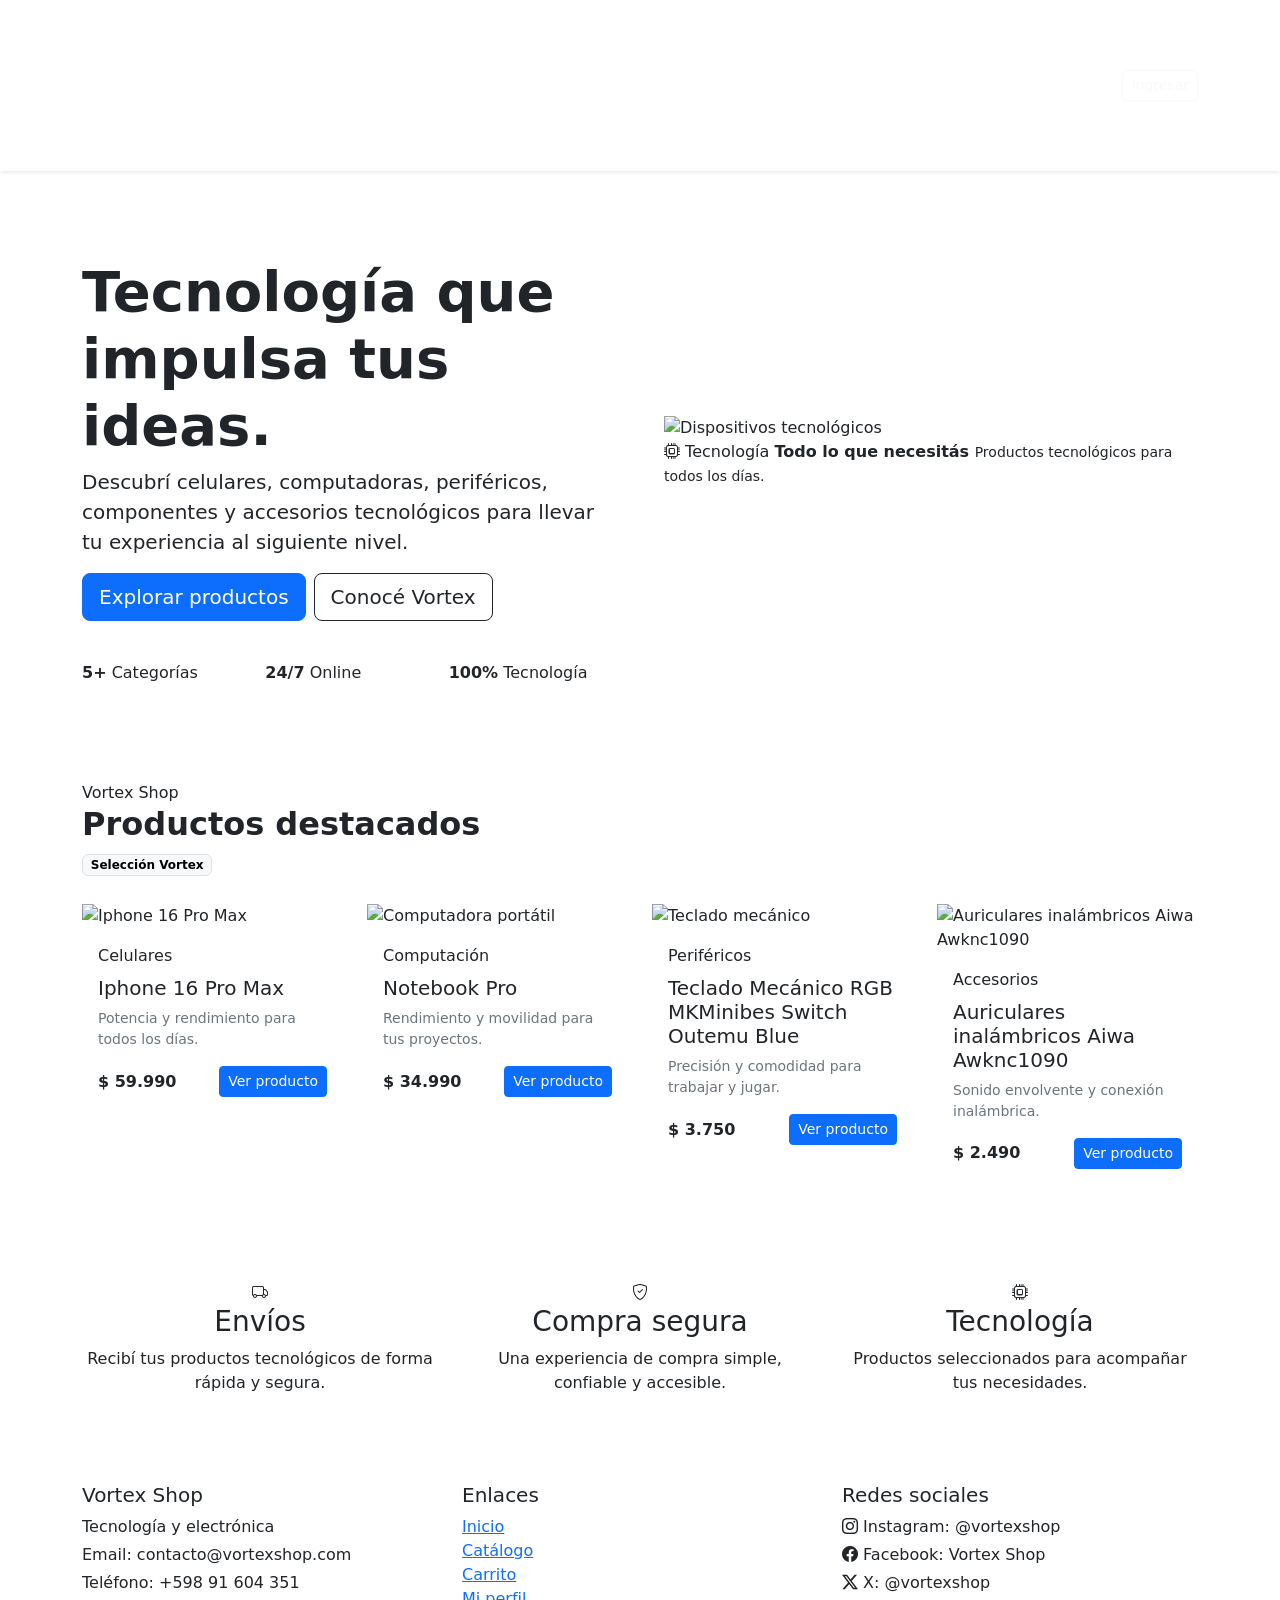
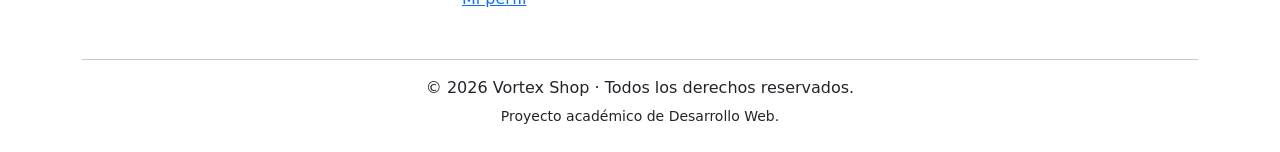
==== index.html @ fed057da "Navbar actualizado según el estado de la sesión y cierre de sesión" ====
<!doctype html>
<html lang="es">

<head>
    <meta charset="utf-8">
    <meta name="viewport" content="width=device-width, initial-scale=1">

    <!-- Bootstrap -->
    <link href="https://cdn.jsdelivr.net/npm/bootstrap@5.3.3/dist/css/bootstrap.min.css" rel="stylesheet">

    <!-- Bootstrap Icons -->
    <link rel="stylesheet"
        href="https://cdn.jsdelivr.net/npm/bootstrap-icons@1.11.3/font/bootstrap-icons.min.css">

    <!-- CSS propio -->
    <link rel="stylesheet" href="css/styles.css">

    <title>Vortex Shop | Inicio</title>
</head>

<body class="d-flex flex-column min-vh-100" data-page="inicio">

    <!-- NAVBAR -->
    <nav class="navbar navbar-expand-lg navbar-dark sticky-top shadow-sm">

        <div class="container">

            <a class="navbar-brand fw-bold" href="index.html">
                <span class="brand-mark">
                    <svg viewBox="0 0 24 24" fill="none" xmlns="http://www.w3.org/2000/svg" aria-hidden="true">
                        <path d="M4 5h16M6 9h12M8.5 13h7M10.5 17h3" stroke="currentColor" stroke-width="2"
                            stroke-linecap="round" />
                    </svg>
                </span>
                Vortex Shop
            </a>

            <button class="navbar-toggler" type="button" data-bs-toggle="collapse" data-bs-target="#mainNav"
                aria-controls="mainNav" aria-expanded="false" aria-label="Abrir menú de navegación">

                <span class="navbar-toggler-icon"></span>

            </button>

            <div class="collapse navbar-collapse" id="mainNav">

                <ul class="navbar-nav me-auto">

                    <li class="nav-item">
                        <a class="nav-link" data-page="inicio" href="index.html">
                            Inicio
                        </a>
                    </li>

                    <li class="nav-item">
                        <a class="nav-link" data-page="catalogo" href="catalogo.html">
                            Catálogo
                        </a>
                    </li>

                    <li class="nav-item">
                        <a class="nav-link" data-page="carrito" href="carrito.html">
                            Carrito
                        </a>
                    </li>

                    <li class="nav-item d-none" data-requiere-sesion>
                        <a class="nav-link" data-page="perfil" href="perfil.html">
                            Mi perfil
                        </a>
                    </li>

                    <li class="nav-item">
                        <a class="nav-link" data-page="admin" href="admin.html">
                            Administración
                        </a>
                    </li>

                </ul>

                <div class="d-flex align-items-center gap-2" id="navbar-sesion"><a class="btn btn-outline-light btn-sm" href="login.html">Ingresar</a></div>

            </div>

        </div>

    </nav>


    <!-- CONTENIDO PRINCIPAL -->
    <main class="flex-grow-1">

        <!-- HERO -->
        <section class="hero">

            <div class="container py-5">

                <div class="row align-items-center g-5">

                    <div class="col-lg-6">

                        <span class="badge rounded-pill mb-3 badge-hero">
                            Tecnología y electrónica
                        </span>

                        <h1 class="display-4 fw-bold">
                            Tecnología que impulsa tus ideas.
                        </h1>

                        <p class="lead">
                            Descubrí celulares, computadoras, periféricos,
                            componentes y accesorios tecnológicos para llevar
                            tu experiencia al siguiente nivel.
                        </p>

                        <div class="d-flex gap-2 flex-wrap">

                            <a class="btn btn-primary btn-lg" href="catalogo.html">
                                Explorar productos
                            </a>

                            <button class="btn btn-outline-dark btn-lg" id="btnProjectInfo">
                                Conocé Vortex
                            </button>

                        </div>

                        <!-- MÉTRICAS -->
                        <div class="row g-3 mt-4">

                            <div class="col-4">

                                <div class="metric">
                                    <strong>5+</strong>
                                    <span>Categorías</span>
                                </div>

                            </div>

                            <div class="col-4">

                                <div class="metric">
                                    <strong>24/7</strong>
                                    <span>Online</span>
                                </div>

                            </div>

                            <div class="col-4">

                                <div class="metric">
                                    <strong>100%</strong>
                                    <span>Tecnología</span>
                                </div>

                            </div>

                        </div>

                    </div>


                    <!-- IMAGEN PRINCIPAL -->
                    <div class="col-lg-6">

                        <div class="hero-card">

                            <div class="hero-card-header">

                                <span class="dot"></span>
                                <span class="dot"></span>
                                <span class="dot"></span>

                            </div>

                            <img src="img/ImagenPrincipal1.jpg"
                                alt="Dispositivos tecnológicos">

                            <div class="floating-card">

                                <span>
                                    <i class="bi bi-cpu"></i>
                                    Tecnología
                                </span>

                                <strong>
                                    Todo lo que necesitás
                                </strong>

                                <small>
                                    Productos tecnológicos para todos los días.
                                </small>

                            </div>

                        </div>

                    </div>

                </div>

            </div>

        </section>


        <!-- PRODUCTOS DESTACADOS -->
        <section class="container py-5">

            <div class="section-heading">

                <div>

                    <span class="eyebrow">
                        Vortex Shop
                    </span>

                    <h2 class="fw-bold">
                        Productos destacados
                    </h2>

                </div>

                <span class="badge text-bg-light border">
                    Selección Vortex
                </span>

            </div>


            <div class="row g-4 mt-1">

                <!-- PRODUCTO 1 -->
                <div class="col-12 col-md-6 col-xl-3">

                    <article class="product-card h-100">

                        <div class="product-image">

                            <img src="img/Iphone16ProMax1.jpg"
                                alt="Iphone 16 Pro Max">

                        </div>

                        <div class="p-3">

                            <span class="eyebrow">
                                Celulares
                            </span>

                            <h3 class="h5 mt-2">
                                Iphone 16 Pro Max
                            </h3>

                            <p class="text-secondary small">
                                Potencia y rendimiento para todos los días.
                            </p>

                            <div class="d-flex justify-content-between align-items-center product-footer">

                                <strong>
                                    $ 59.990
                                </strong>

                                <a href="producto.html?id=p2" class="btn btn-primary btn-sm">
                                    Ver producto
                                </a>

                            </div>

                        </div>

                    </article>

                </div>


                <!-- PRODUCTO 2 -->
                <div class="col-12 col-md-6 col-xl-3">

                    <article class="product-card h-100">

                        <div class="product-image">

                            <img src="img/Laptop1.png"
                                alt="Computadora portátil">

                        </div>

                        <div class="p-3">

                            <span class="eyebrow">
                                Computación
                            </span>

                            <h3 class="h5 mt-2">
                                Notebook Pro
                            </h3>

                            <p class="text-secondary small">
                                Rendimiento y movilidad para tus proyectos.
                            </p>

                            <div class="d-flex justify-content-between align-items-center product-footer">

                                <strong>
                                    $ 34.990
                                </strong>

                                <a href="producto.html?id=p3" class="btn btn-primary btn-sm">
                                    Ver producto
                                </a>

                            </div>

                        </div>

                    </article>

                </div>


                <!-- PRODUCTO 3 -->
                <div class="col-12 col-md-6 col-xl-3">

                    <article class="product-card h-100">

                        <div class="product-image">

                            <img src="img/TecladoMecanico1.png"
                                alt="Teclado mecánico">

                        </div>

                        <div class="p-3">

                            <span class="eyebrow">
                                Periféricos
                            </span>

                            <h3 class="h5 mt-2">
                                Teclado Mecánico RGB MKMinibes Switch Outemu Blue
                            </h3>

                            <p class="text-secondary small">
                                Precisión y comodidad para trabajar y jugar.
                            </p>

                            <div class="d-flex justify-content-between align-items-center product-footer">

                                <strong>
                                    $ 3.750
                                </strong>

                                <a href="producto.html?id=p4" class="btn btn-primary btn-sm">
                                    Ver producto
                                </a>

                            </div>

                        </div>

                    </article>

                </div>


                <!-- PRODUCTO 4 -->
                <div class="col-12 col-md-6 col-xl-3">

                    <article class="product-card h-100">

                        <div class="product-image">

                            <img src="img/Auriculares1.png"
                                alt="Auriculares inalámbricos Aiwa Awknc1090">

                        </div>

                        <div class="p-3">

                            <span class="eyebrow">
                                Accesorios
                            </span>

                            <h3 class="h5 mt-2">
                                Auriculares inalámbricos Aiwa Awknc1090
                            </h3>

                            <p class="text-secondary small">
                                Sonido envolvente y conexión inalámbrica.
                            </p>

                            <div class="d-flex justify-content-between align-items-center product-footer">

                                <strong>
                                    $ 2.490
                                </strong>

                                <a href="producto.html?id=p1" class="btn btn-primary btn-sm">
                                    Ver producto
                                </a>

                            </div>

                        </div>

                    </article>

                </div>

            </div>

        </section>


        <!-- BENEFICIOS -->
        <section class="benefits py-5">

            <div class="container">

                <div class="row g-4 text-center">

                    <div class="col-12 col-md-4">

                        <div class="benefit-card">

                            <span>
                                <i class="bi bi-truck"></i>
                            </span>

                            <h3>
                                Envíos
                            </h3>

                            <p>
                                Recibí tus productos tecnológicos
                                de forma rápida y segura.
                            </p>

                        </div>

                    </div>


                    <div class="col-12 col-md-4">

                        <div class="benefit-card">

                            <span>
                                <i class="bi bi-shield-check"></i>
                            </span>

                            <h3>
                                Compra segura
                            </h3>

                            <p>
                                Una experiencia de compra simple,
                                confiable y accesible.
                            </p>

                        </div>

                    </div>


                    <div class="col-12 col-md-4">

                        <div class="benefit-card">

                            <span>
                                <i class="bi bi-cpu"></i>
                            </span>

                            <h3>
                                Tecnología
                            </h3>

                            <p>
                                Productos seleccionados para
                                acompañar tus necesidades.
                            </p>

                        </div>

                    </div>

                </div>

            </div>

        </section>


        <!-- MODAL -->
        <div class="modal fade" id="projectInfoModal" tabindex="-1"
            aria-labelledby="projectInfoModalLabel" aria-hidden="true">

            <div class="modal-dialog modal-lg modal-dialog-centered">

                <div class="modal-content">

                    <div class="modal-header">

                        <h2 class="modal-title fs-5" id="projectInfoModalLabel">
                            Sobre Vortex Shop
                        </h2>

                        <button type="button" class="btn-close" data-bs-dismiss="modal"
                            aria-label="Cerrar">
                        </button>

                    </div>

                    <div class="modal-body">

                        <p>
                            Vortex Shop es una tienda de tecnología y electrónica
                            orientada a jóvenes y adultos interesados en informática,
                            gaming y dispositivos tecnológicos.
                        </p>

                        <div class="row g-3">

                            <div class="col-md-6">

                                <div class="sprint-summary">

                                    <strong>
                                        Celulares
                                    </strong>

                                    <span>
                                        Smartphones y accesorios
                                        para dispositivos móviles.
                                    </span>

                                </div>

                            </div>


                            <div class="col-md-6">

                                <div class="sprint-summary">

                                    <strong>
                                        Computación
                                    </strong>

                                    <span>
                                        Computadoras, notebooks
                                        y componentes.
                                    </span>

                                </div>

                            </div>


                            <div class="col-md-6">

                                <div class="sprint-summary">

                                    <strong>
                                        Gaming
                                    </strong>

                                    <span>
                                        Productos y accesorios
                                        para jugadores.
                                    </span>

                                </div>

                            </div>


                            <div class="col-md-6">

                                <div class="sprint-summary">

                                    <strong>
                                        Periféricos y accesorios
                                    </strong>

                                    <span>
                                        Teclados, mouse, auriculares,
                                        cables y otros dispositivos.
                                    </span>

                                </div>

                            </div>

                        </div>

                    </div>

                </div>

            </div>

        </div>

    </main>


    <!-- FOOTER -->
    <footer class="footer py-4 mt-auto">

        <div class="container">

            <div class="row">

                <!-- INFORMACIÓN DE LA TIENDA -->
                <div class="col-md-4 mb-3">

                    <h5>
                        Vortex Shop
                    </h5>

                    <p class="mb-1">
                        Tecnología y electrónica
                    </p>

                    <p class="mb-1">
                        Email: contacto@vortexshop.com
                    </p>

                    <p class="mb-0">
                        Teléfono: +598 91 604 351
                    </p>

                </div>


                <!-- ENLACES PRINCIPALES -->
                <div class="col-md-4 mb-3">

                    <h5>
                        Enlaces
                    </h5>

                    <ul class="list-unstyled">

                        <li>
                            <a href="index.html">
                                Inicio
                            </a>
                        </li>

                        <li>
                            <a href="catalogo.html">
                                Catálogo
                            </a>
                        </li>

                        <li>
                            <a href="carrito.html">
                                Carrito
                            </a>
                        </li>

                        <li>
                            <a href="perfil.html">
                                Mi perfil
                            </a>
                        </li>

                    </ul>

                </div>


                <!-- REDES SOCIALES -->
                <div class="col-md-4 mb-3">

                    <h5>
                        Redes sociales
                    </h5>

                    <p class="mb-1">
                        <i class="bi bi-instagram"></i>
                        Instagram: @vortexshop
                    </p>

                    <p class="mb-1">
                        <i class="bi bi-facebook"></i>
                        Facebook: Vortex Shop
                    </p>

                    <p class="mb-0">
                        <i class="bi bi-twitter-x"></i>
                        X: @vortexshop
                    </p>

                </div>

            </div>


            <hr>


            <!-- COPYRIGHT Y PROYECTO ACADÉMICO -->
            <div class="text-center">

                <p class="mb-1">
                    © 2026 Vortex Shop · Todos los derechos reservados.
                </p>

                <small>
                    Proyecto académico de Desarrollo Web.
                </small>

            </div>

        </div>

    </footer>


    <!-- TOAST -->
    <div class="toast-container position-fixed bottom-0 end-0 p-3">

        <div id="appToast" class="toast" role="alert" aria-live="assertive" aria-atomic="true">

            <div class="toast-header">

                <strong class="me-auto">
                    Vortex Shop
                </strong>

                <button type="button" class="btn-close" data-bs-dismiss="toast"
                    aria-label="Cerrar">
                </button>

            </div>

            <div class="toast-body" id="toastMessage"></div>

        </div>

    </div>


    <!-- Bootstrap JavaScript -->
    <script src="https://cdn.jsdelivr.net/npm/bootstrap@5.3.3/dist/js/bootstrap.bundle.min.js"></script>

    <!-- JavaScript base del proyecto -->
    <script src="js/base.js"></script><script type="module" src="js/sesion.js"></script>

</body>

</html>
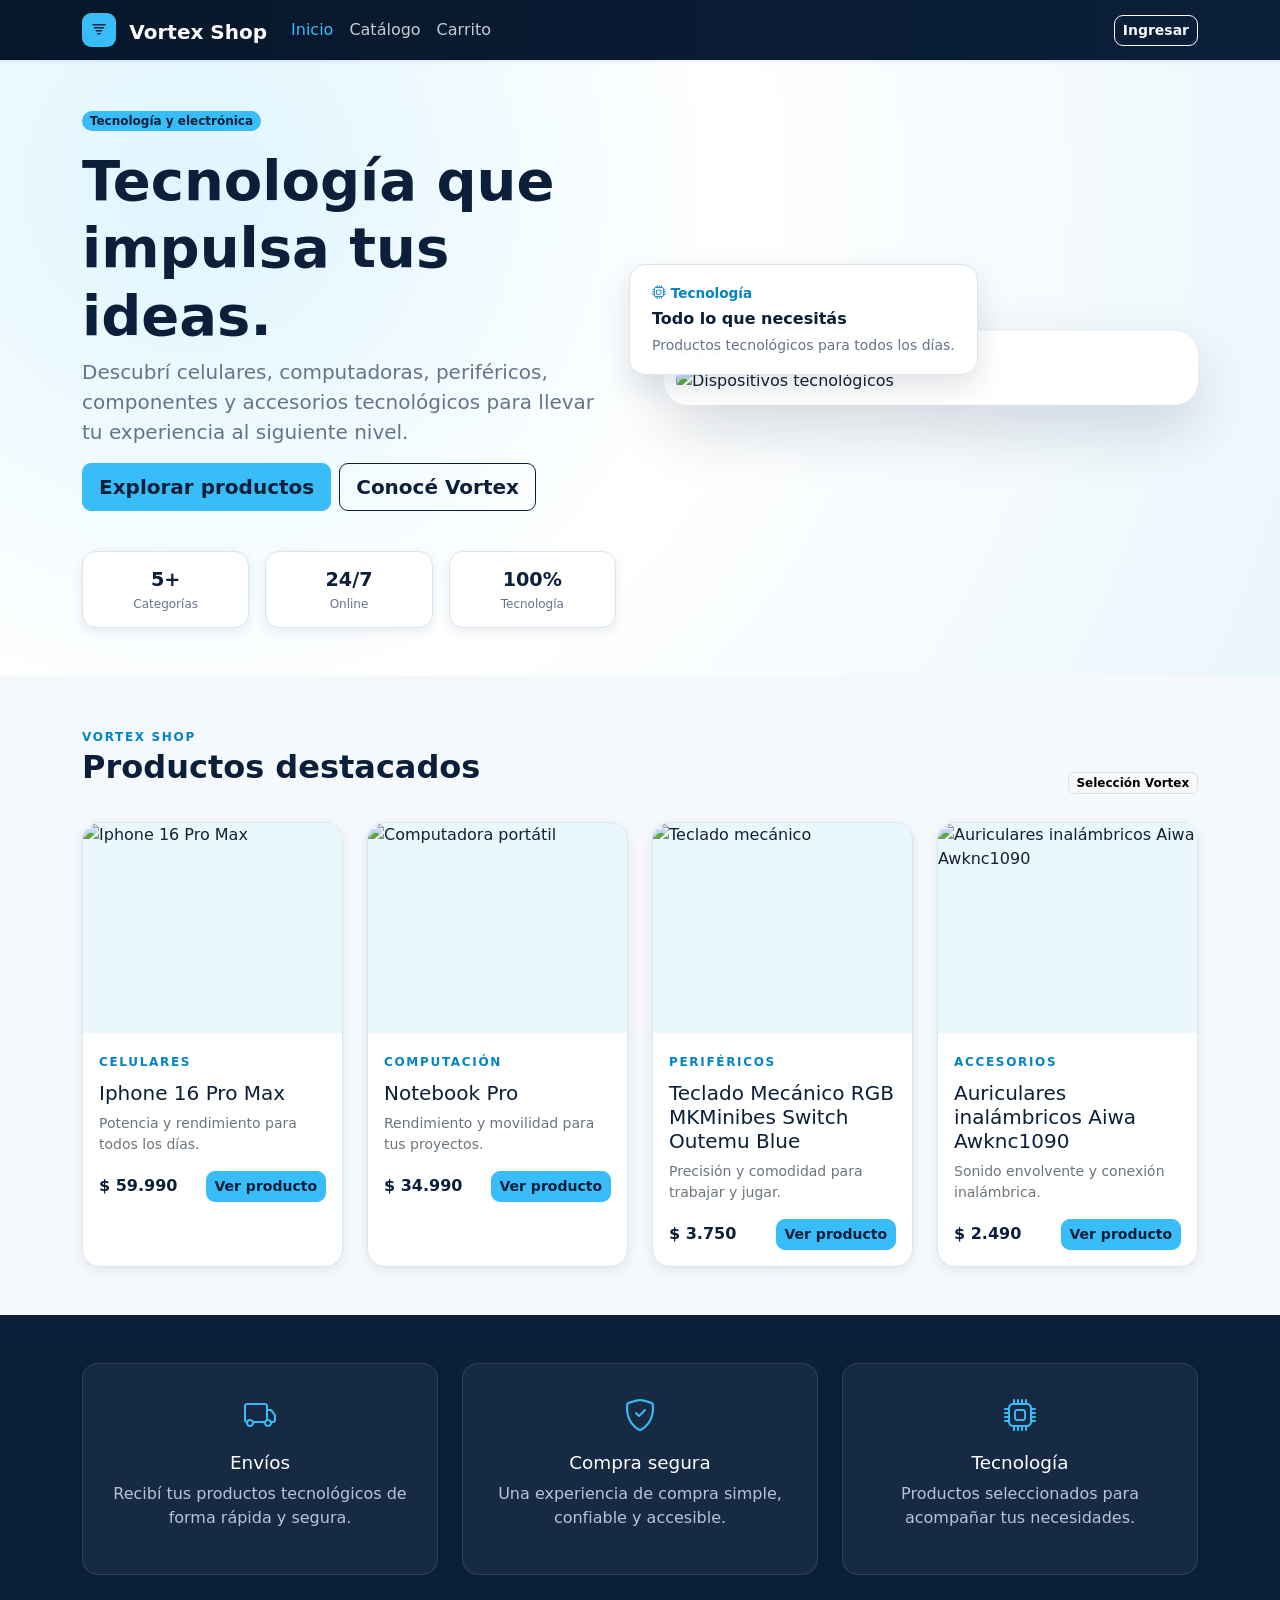
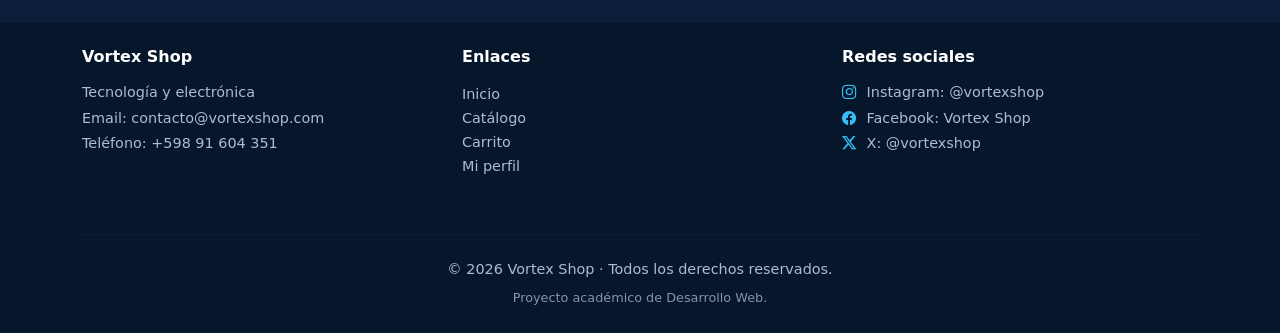
==== commit a8eb1a9d: "Administración protegida por rol y marcada como sección en desarrollo" ====
--- a/index.html
+++ b/index.html
@@ -15,7 +15,7 @@
     <!-- CSS propio -->
     <link rel="stylesheet" href="css/styles.css">
 
-    <title>Vortex Shop | Inicio</title>
+    <link rel="icon" href="img/favicon.svg" type="image/svg+xml"><title>Vortex Shop | Inicio</title>
 </head>
 
 <body class="d-flex flex-column min-vh-100" data-page="inicio">
@@ -70,7 +70,7 @@
                         </a>
                     </li>
 
-                    <li class="nav-item">
+                    <li class="nav-item d-none" data-requiere-admin>
                         <a class="nav-link" data-page="admin" href="admin.html">
                             Administración
                         </a>
--- a/css/styles.css
+++ b/css/styles.css
@@ -0,0 +1,938 @@
+:root {
+    --primary: #0b1f3a;
+    --secondary: #38bdf8;
+    --accent: #ffffff;
+
+    --ink: #172033;
+    --surface: #f5f9fc;
+    --card: #ffffff;
+
+    --border: #dbe5ee;
+
+    --text-secondary: #64748b;
+
+    --shadow-sm: 0 4px 12px rgba(11, 31, 58, 0.08);
+    --shadow-md: 0 12px 30px rgba(11, 31, 58, 0.12);
+}
+
+* {
+    box-sizing: border-box;
+}
+
+body {
+    font-family: 'Inter', system-ui, sans-serif;
+    color: var(--ink);
+    background: var(--surface);
+}
+
+/* =========================
+   NAVBAR
+========================= */
+
+.navbar {
+    background: linear-gradient(
+        90deg,
+        #07172b,
+        var(--primary)
+    );
+}
+
+.navbar .nav-link {
+    color: rgba(255, 255, 255, 0.78);
+    font-weight: 500;
+    transition: color 0.2s ease;
+}
+
+.navbar .nav-link.active,
+.navbar .nav-link:hover {
+    color: var(--secondary);
+}
+
+.navbar-brand {
+    color: var(--accent) !important;
+    font-weight: 700;
+}
+
+.navbar-brand:hover {
+    color: var(--secondary) !important;
+}
+
+/* =========================
+   LOGO
+========================= */
+
+.brand-mark {
+    display: inline-grid;
+    place-items: center;
+
+    width: 34px;
+    height: 34px;
+
+    background: var(--secondary);
+    color: var(--primary);
+
+    border-radius: 9px;
+
+    margin-right: 0.4rem;
+
+    font-size: 1.1rem;
+}
+
+.brand-mark svg {
+    width: 18px;
+    height: 18px;
+}
+
+/* =========================
+   CARRUSEL DE PRODUCTO
+========================= */
+
+.hero-card .carousel-control-prev-icon,
+.hero-card .carousel-control-next-icon {
+    background-color: rgba(11, 31, 58, 0.55);
+    border-radius: 50%;
+    padding: 14px;
+    background-size: 50%;
+}
+
+.hero-card .carousel-indicators [data-bs-target] {
+    background-color: var(--primary);
+}
+
+/* =========================
+   HERO
+========================= */
+
+.hero {
+    background:
+        radial-gradient(
+            circle at 15% 20%,
+            #dff5ff 0,
+            #ffffff 45%,
+            #eaf6fc 100%
+        );
+}
+
+.hero h1 {
+    color: var(--primary);
+}
+
+.hero .lead {
+    color: var(--text-secondary) !important;
+}
+
+.badge-hero {
+    background-color: var(--secondary);
+    color: var(--primary);
+}
+
+/* =========================
+   HERO CARD
+========================= */
+
+.hero-card {
+    position: relative;
+
+    background: var(--card);
+
+    border-radius: 24px;
+
+    padding: 12px;
+
+    box-shadow: 0 25px 60px rgba(11, 31, 58, 0.16);
+}
+
+.hero-card img {
+    height: 420px;
+    width: 100%;
+
+    object-fit: cover;
+
+    border-radius: 16px;
+}
+
+.hero-card-header {
+    display: flex;
+
+    gap: 7px;
+
+    padding: 5px 4px 12px;
+}
+
+.dot {
+    width: 9px;
+    height: 9px;
+
+    border-radius: 50%;
+
+    background: #cbd5e1;
+}
+
+.dot:first-child {
+    background: #ff6b6b;
+}
+
+.dot:nth-child(2) {
+    background: #facc15;
+}
+
+.dot:nth-child(3) {
+    background: #4ade80;
+}
+
+/* =========================
+   FLOATING CARD
+========================= */
+
+.floating-card {
+    position: absolute;
+
+    left: -35px;
+    bottom: 30px;
+
+    background: rgba(255, 255, 255, 0.97);
+
+    padding: 18px 22px;
+
+    border-radius: 16px;
+
+    border: 1px solid var(--border);
+
+    box-shadow: var(--shadow-md);
+
+    display: flex;
+    flex-direction: column;
+
+    gap: 4px;
+}
+
+.floating-card span {
+    color: #0284c7;
+    font-size: 0.85rem;
+    font-weight: 600;
+}
+
+.floating-card strong {
+    color: var(--primary);
+}
+
+.floating-card small {
+    color: var(--text-secondary);
+}
+
+/* =========================
+   BUTTONS
+========================= */
+
+.btn {
+    border-radius: 9px;
+
+    font-weight: 600;
+
+    transition:
+        transform 0.2s ease,
+        box-shadow 0.2s ease,
+        background-color 0.2s ease;
+}
+
+.btn:hover {
+    transform: translateY(-2px);
+}
+
+.btn-primary {
+    background-color: var(--secondary);
+    border-color: var(--secondary);
+
+    color: var(--primary);
+}
+
+.btn-primary:hover {
+    background-color: #0ea5e9;
+    border-color: #0ea5e9;
+
+    color: var(--primary);
+
+    box-shadow: var(--shadow-sm);
+}
+
+.hero .btn-outline-dark {
+    border-color: var(--primary);
+    color: var(--primary);
+}
+
+.hero .btn-outline-dark:hover {
+    background-color: var(--primary);
+    border-color: var(--primary);
+
+    color: var(--accent);
+}
+
+/* =========================
+   MÉTRICAS
+========================= */
+
+.metric {
+    background: var(--card);
+
+    border: 1px solid var(--border);
+
+    border-radius: 14px;
+
+    padding: 14px;
+
+    text-align: center;
+
+    display: flex;
+    flex-direction: column;
+
+    box-shadow: var(--shadow-sm);
+}
+
+.metric strong {
+    color: var(--primary);
+    font-size: 1.2rem;
+}
+
+.metric span {
+    font-size: 0.75rem;
+    color: var(--text-secondary);
+}
+
+/* =========================
+   SECTION HEADING
+========================= */
+
+.section-heading {
+    display: flex;
+
+    justify-content: space-between;
+
+    align-items: end;
+
+    gap: 20px;
+}
+
+.section-heading h2 {
+    color: var(--primary);
+}
+
+/* =========================
+   EYEBROW
+========================= */
+
+.eyebrow {
+    font-size: 0.75rem;
+
+    text-transform: uppercase;
+
+    letter-spacing: 0.14em;
+
+    color: #0284c7;
+
+    font-weight: 800;
+}
+
+/* =========================
+   PRODUCT CARDS
+========================= */
+
+.product-card {
+    height: 100%;
+
+    background: var(--card);
+
+    border: 1px solid var(--border);
+
+    border-radius: 18px;
+
+    overflow: hidden;
+
+    box-shadow: var(--shadow-sm);
+
+    transition:
+        transform 0.2s ease,
+        box-shadow 0.2s ease;
+}
+
+.product-card:hover {
+    transform: translateY(-5px);
+
+    box-shadow: var(--shadow-md);
+}
+
+.product-image {
+    height: 210px;
+
+    background: #eaf7fd;
+
+    overflow: hidden;
+
+    display: grid;
+    place-items: center;
+}
+
+.product-image img {
+    width: 100%;
+    height: 100%;
+
+    object-fit: cover;
+
+    transition: transform 0.3s ease;
+}
+
+.product-card:hover .product-image img {
+    transform: scale(1.04);
+}
+
+.product-card h3 {
+    color: var(--primary);
+}
+
+.product-card strong {
+    color: var(--primary);
+}
+
+.product-footer {
+    gap: 10px;
+}
+
+/* =========================
+   BENEFITS
+========================= */
+
+.benefits {
+    background: var(--primary);
+
+    color: var(--accent);
+}
+
+.benefit-card {
+    height: 100%;
+
+    padding: 28px 20px;
+
+    background: rgba(255, 255, 255, 0.05);
+
+    border: 1px solid rgba(255, 255, 255, 0.1);
+
+    border-radius: 16px;
+}
+
+.benefit-card span {
+    display: block;
+
+    margin-bottom: 12px;
+
+    color: var(--secondary);
+
+    font-size: 2rem;
+}
+
+.benefit-card h3 {
+    color: var(--accent);
+
+    font-size: 1.15rem;
+}
+
+.benefit-card p {
+    color: #b7c4d5;
+}
+
+/* =========================
+   FOOTER
+========================= */
+
+.footer {
+    background: #07172b;
+
+    color: #aebbd0;
+}
+
+.footer h5 {
+    color: var(--accent);
+
+    font-size: 1rem;
+
+    font-weight: 700;
+
+    margin-bottom: 1rem;
+}
+
+.footer p {
+    font-size: 0.9rem;
+
+    margin-bottom: 0.4rem;
+}
+
+.footer a {
+    color: #aebbd0;
+
+    text-decoration: none;
+
+    font-size: 0.9rem;
+
+    transition: color 0.2s ease;
+}
+
+.footer a:hover {
+    color: var(--secondary);
+}
+
+.footer i {
+    color: var(--secondary);
+
+    margin-right: 6px;
+}
+
+.footer hr {
+    border-color: rgba(255, 255, 255, 0.12);
+
+    margin: 1.5rem 0;
+}
+
+.footer small {
+    color: #8493a8;
+
+    font-size: 0.8rem;
+}
+
+/* =========================
+   MODAL
+========================= */
+
+.modal-content {
+    border: none;
+
+    border-radius: 18px;
+
+    box-shadow: var(--shadow-md);
+}
+
+.modal-header {
+    border-bottom: 1px solid var(--border);
+}
+
+.modal-title {
+    color: var(--primary);
+}
+
+.sprint-summary {
+    background: var(--surface);
+
+    border: 1px solid var(--border);
+
+    border-radius: 12px;
+
+    padding: 14px;
+
+    display: flex;
+    flex-direction: column;
+
+    gap: 5px;
+}
+
+.sprint-summary strong {
+    color: var(--primary);
+}
+
+.sprint-summary span {
+    color: var(--text-secondary);
+
+    font-size: 0.9rem;
+}
+
+/* =========================
+   TOAST
+========================= */
+
+.toast {
+    border-radius: 12px;
+
+    border: 1px solid var(--border);
+
+    box-shadow: var(--shadow-md);
+}
+
+.toast-header strong {
+    color: var(--primary);
+}
+
+/* =========================
+   MÓDULOS BLOQUEADOS (placeholders de sprints)
+========================= */
+
+.locked-module {
+    max-width: 640px;
+
+    margin: 0 auto;
+
+    text-align: center;
+}
+
+.locked-icon {
+    font-size: 2.75rem;
+
+    line-height: 1;
+
+    margin-bottom: 1rem;
+}
+
+.locked-module h1 {
+    color: var(--primary);
+    font-weight: 700;
+
+    margin-bottom: 0.5rem;
+}
+
+.locked-module .lead {
+    color: var(--text-secondary);
+}
+
+.locked-card {
+    background: var(--card);
+
+    border: 1px solid var(--border);
+
+    border-radius: 18px;
+
+    padding: 28px;
+
+    margin-top: 1.5rem;
+
+    text-align: left;
+
+    box-shadow: var(--shadow-sm);
+}
+
+.locked-card h2 {
+    color: var(--primary);
+}
+
+.locked-card p {
+    color: var(--text-secondary);
+}
+
+.locked-card ul {
+    margin-bottom: 0;
+
+    padding-left: 1.2rem;
+
+    color: var(--ink);
+}
+
+.locked-card ul li {
+    margin-bottom: 6px;
+}
+
+/* =========================
+   CARRITO
+========================= */
+
+.link-carrito {
+    color: var(--primary);
+    text-decoration: none;
+}
+
+.link-carrito:hover {
+    color: #0284c7;
+    text-decoration: underline;
+}
+
+/* =========================
+   AUTENTICACIÓN (login, registro, perfil)
+========================= */
+
+.auth-wrapper {
+    max-width: 480px;
+    margin: 0 auto;
+}
+
+.auth-card {
+    background: var(--card);
+    border: 1px solid var(--border);
+    border-radius: 18px;
+    padding: 32px;
+    box-shadow: var(--shadow-sm);
+}
+
+.auth-card h1,
+.auth-card h2 {
+    color: var(--primary);
+}
+
+.auth-card .form-control:focus {
+    border-color: var(--secondary);
+    box-shadow: 0 0 0 0.2rem rgba(56, 189, 248, 0.25);
+}
+
+.auth-card a {
+    color: #0284c7;
+    font-weight: 600;
+}
+
+/* Saludo del navbar con sesión iniciada */
+.navbar-saludo {
+    display: inline-flex;
+    align-items: center;
+    gap: 8px;
+    color: rgba(255, 255, 255, 0.85);
+    text-decoration: none;
+    font-size: 0.9rem;
+}
+
+.navbar-saludo:hover {
+    color: var(--secondary);
+}
+
+.avatar-mini,
+.avatar-grande {
+    display: inline-grid;
+    place-items: center;
+    border-radius: 50%;
+    background: var(--secondary);
+    color: var(--primary);
+    font-weight: 700;
+}
+
+.avatar-mini {
+    width: 30px;
+    height: 30px;
+    font-size: 0.85rem;
+}
+
+.avatar-grande {
+    width: 84px;
+    height: 84px;
+    font-size: 2rem;
+    margin-bottom: 1rem;
+}
+
+/* Filas de datos en el perfil */
+.perfil-dato {
+    display: flex;
+    justify-content: space-between;
+    gap: 16px;
+    padding: 12px 0;
+    border-bottom: 1px solid var(--border);
+    flex-wrap: wrap;
+}
+
+.perfil-dato:last-of-type {
+    border-bottom: none;
+}
+
+.perfil-dato span {
+    color: var(--text-secondary);
+}
+
+.perfil-dato strong {
+    color: var(--primary);
+    word-break: break-word;
+}
+
+/* Pedidos en el perfil */
+.pedido-card {
+    border: 1px solid var(--border);
+    border-radius: 14px;
+    padding: 16px 18px;
+    margin-bottom: 14px;
+    background: var(--surface);
+}
+
+.pedido-card:last-child {
+    margin-bottom: 0;
+}
+
+.pedido-numero {
+    color: var(--primary);
+}
+
+.pedido-card .table {
+    --bs-table-bg: transparent;
+}
+
+/* Valoraciones */
+.valoracion-item {
+    border-bottom: 1px solid var(--border);
+    padding: 12px 0;
+}
+
+.valoracion-item:last-child {
+    border-bottom: none;
+}
+
+.valoracion-autor {
+    color: var(--primary);
+    font-weight: 600;
+}
+
+.estrella-seleccionable {
+    cursor: pointer;
+    color: #cbd5e1;
+    background: none;
+    border: none;
+    padding: 0 2px;
+    font-size: 1.75rem;
+    line-height: 1;
+}
+
+.estrella-seleccionable.activa {
+    color: #f5b301;
+}
+
+/* =========================
+   TABLET Y PANTALLAS MEDIANAS
+========================= */
+
+@media (max-width: 991px) {
+
+    .hero {
+        text-align: center;
+    }
+
+    .hero .d-flex {
+        justify-content: center;
+    }
+
+    .hero-card {
+        margin-top: 15px;
+    }
+
+    .floating-card {
+        left: 20px;
+        right: 20px;
+        bottom: 20px;
+    }
+
+    /* Menú desplegado en celular/tablet: la zona de sesión va abajo de los links */
+    #navbar-sesion {
+        padding: 10px 0 6px;
+        flex-wrap: wrap;
+    }
+}
+
+/* =========================
+   TELÉFONOS
+========================= */
+
+@media (max-width: 767px) {
+
+    body {
+        overflow-x: hidden;
+    }
+
+    .navbar .container {
+        padding-left: 16px;
+        padding-right: 16px;
+    }
+
+    .hero .container {
+        padding-top: 40px !important;
+        padding-bottom: 40px !important;
+    }
+
+    .hero h1 {
+        font-size: 2.2rem;
+        line-height: 1.15;
+    }
+
+    .hero .lead {
+        font-size: 1rem;
+    }
+
+    .hero .btn {
+        width: 100%;
+    }
+
+    .metric {
+        padding: 10px 5px;
+    }
+
+    .metric strong {
+        font-size: 1rem;
+    }
+
+    .metric span {
+        font-size: 0.7rem;
+    }
+
+    .hero-card {
+        padding: 8px;
+    }
+
+    .hero-card img {
+        height: 300px;
+    }
+
+    .floating-card {
+        position: static;
+
+        margin-top: 10px;
+
+        text-align: left;
+    }
+
+    .section-heading {
+        align-items: flex-start;
+
+        flex-direction: column;
+
+        gap: 10px;
+    }
+
+    .product-image {
+        height: 220px;
+    }
+
+    .product-footer {
+        flex-wrap: wrap;
+    }
+
+    .benefit-card {
+        padding: 24px 18px;
+    }
+
+    .footer {
+        text-align: center;
+    }
+
+    .auth-card {
+        padding: 22px;
+    }
+}
+
+/* =========================
+   TELÉFONOS PEQUEÑOS
+========================= */
+
+@media (max-width: 400px) {
+
+    .hero h1 {
+        font-size: 1.9rem;
+    }
+
+    .hero .lead {
+        font-size: 0.95rem;
+    }
+
+    .metric {
+        padding: 9px 3px;
+    }
+
+    .metric strong {
+        font-size: 0.9rem;
+    }
+
+    .metric span {
+        font-size: 0.65rem;
+    }
+
+    .hero-card img {
+        height: 260px;
+    }
+
+    .product-image {
+        height: 200px;
+    }
+
+}
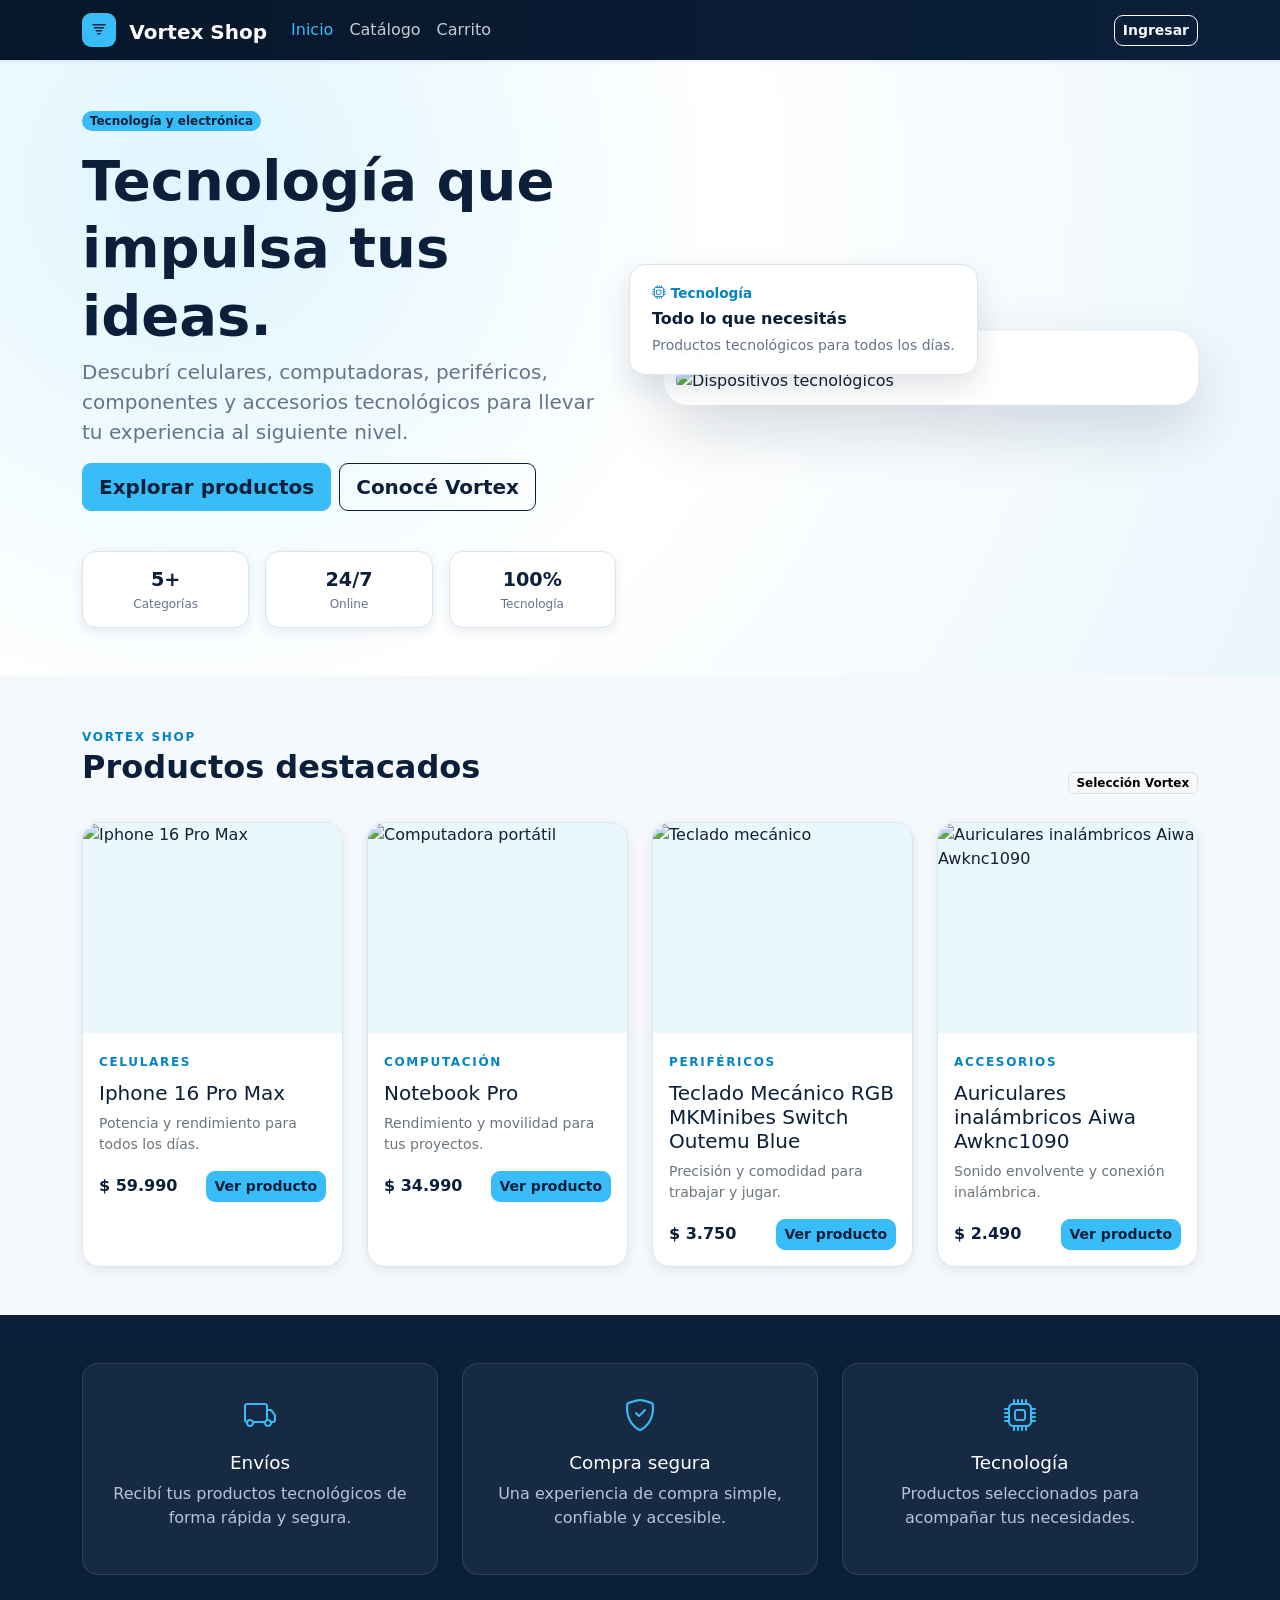
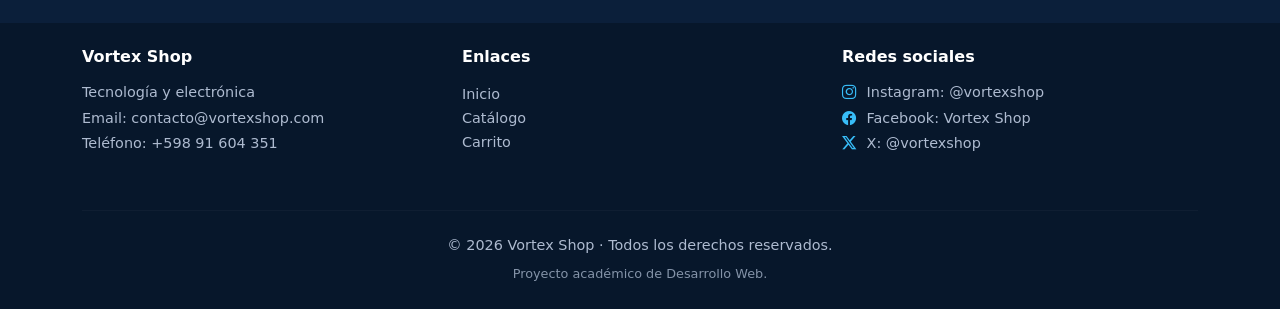
==== commit cb8973a0: "Revisión final: escape de comillas, footer y README" ====
--- a/index.html
+++ b/index.html
@@ -95,7 +95,7 @@
 
             <div class="container py-5">
 
-                <div class="row align-items-center g-5">
+                <div class="row align-items-center g-4 g-lg-5">
 
                     <div class="col-lg-6">
 
@@ -663,7 +663,7 @@
                             </a>
                         </li>
 
-                        <li>
+                        <li class="d-none" data-requiere-sesion>
                             <a href="perfil.html">
                                 Mi perfil
                             </a>
--- a/css/styles.css
+++ b/css/styles.css
@@ -935,4 +935,128 @@
         height: 200px;
     }
 
-}+}
+/* =========================================================
+   PANEL ADMINISTRATIVO (Sprint 4)
+   ========================================================= */
+@media (min-width: 992px) {
+    .admin-form-card {
+        position: sticky;
+        top: 88px; /* debajo del navbar fijo */
+    }
+}
+
+.tabla-admin th {
+    font-size: 0.8rem;
+    text-transform: uppercase;
+    letter-spacing: 0.03em;
+    color: #64748b;
+    white-space: nowrap;
+}
+
+.tabla-admin .fila-editando > td {
+    background-color: #e0f2fe;
+}
+
+.tabla-admin .fila-guardada > td {
+    animation: fila-guardada 2s ease-out;
+}
+
+@keyframes fila-guardada {
+    from { background-color: #bbf7d0; }
+    to   { background-color: transparent; }
+}
+
+#camposFormulario[disabled] {
+    opacity: 0.7;
+}
+
+#admin-container .section-heading {
+    flex-wrap: wrap;
+}
+
+/* ----- Panel: pestañas, estadísticas y comentarios (opcionales) ----- */
+.admin-tabs {
+    gap: 0.25rem;
+    flex-wrap: nowrap;
+    overflow-x: auto;
+    padding-bottom: 0.25rem;
+}
+
+.admin-tabs .nav-link {
+    white-space: nowrap;
+    color: var(--primary, #0b1f3a);
+    border: 1px solid #dbe4ef;
+    background: #fff;
+}
+
+.admin-tabs .nav-link.active {
+    background: var(--primary, #0b1f3a);
+    border-color: var(--primary, #0b1f3a);
+    color: #fff;
+}
+
+.stat-card {
+    display: flex;
+    flex-direction: column;
+    gap: 0.15rem;
+    padding: 1rem 1.1rem;
+    background: #fff;
+    border: 1px solid #e2e8f0;
+    border-radius: 14px;
+    box-shadow: 0 4px 14px rgba(11, 31, 58, 0.05);
+    transition: transform 0.15s ease, box-shadow 0.15s ease;
+}
+
+.stat-card[data-ir]:hover,
+.stat-card[data-ir]:focus-visible {
+    transform: translateY(-2px);
+    box-shadow: 0 8px 20px rgba(11, 31, 58, 0.1);
+    outline: none;
+}
+
+.stat-titulo {
+    font-size: 0.78rem;
+    text-transform: uppercase;
+    letter-spacing: 0.03em;
+    color: #64748b;
+}
+
+.stat-valor {
+    font-size: 1.5rem;
+    color: var(--primary, #0b1f3a);
+    line-height: 1.2;
+    word-break: break-word;
+}
+
+.stat-detalle {
+    font-size: 0.8rem;
+    color: #64748b;
+}
+
+.barra-fila + .barra-fila {
+    margin-top: 0.75rem;
+}
+
+.comentario-admin {
+    padding: 0.9rem 0;
+    border-bottom: 1px solid #e2e8f0;
+}
+
+.comentario-admin:last-child {
+    border-bottom: 0;
+}
+
+.estrellas-admin {
+    color: #f59e0b;
+    letter-spacing: 1px;
+    white-space: nowrap;
+}
+
+.estrellas-vacias {
+    color: #cbd5e1;
+}
+
+.selector-estado {
+    max-width: 180px;
+}
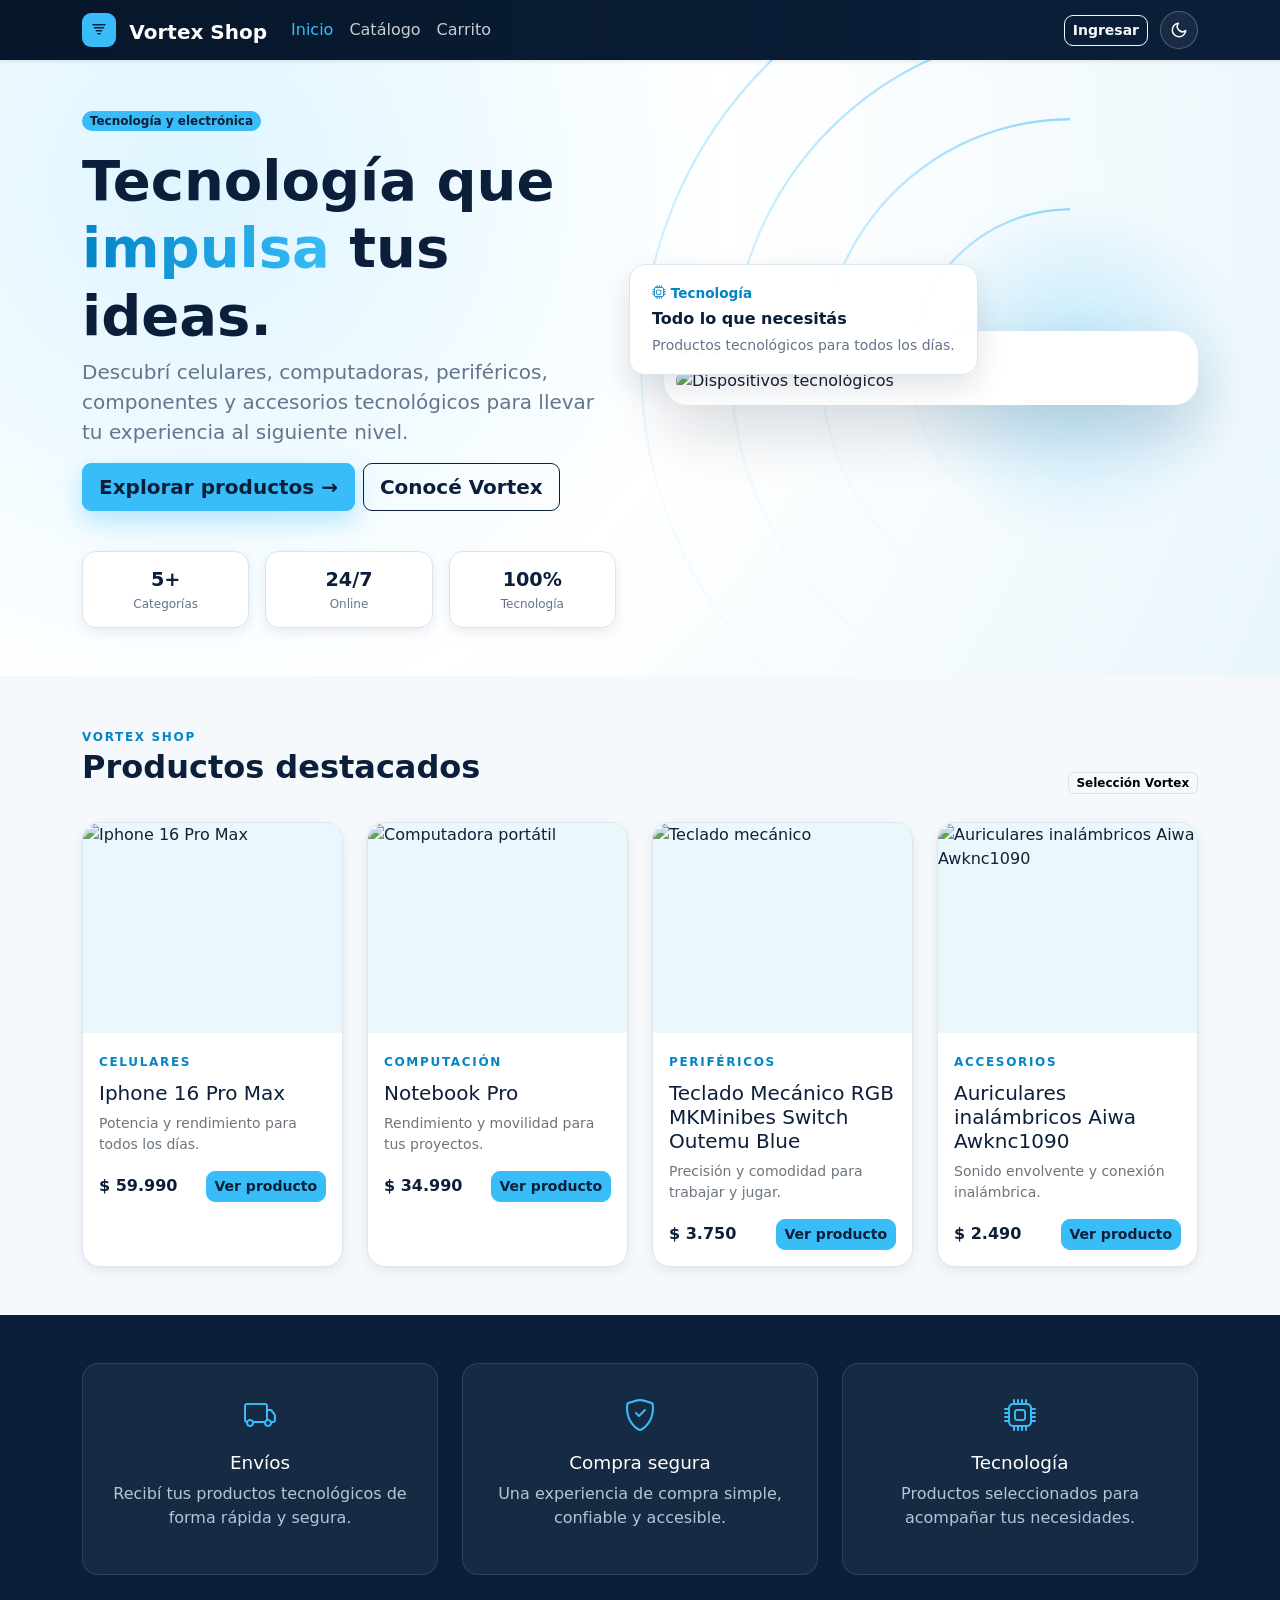
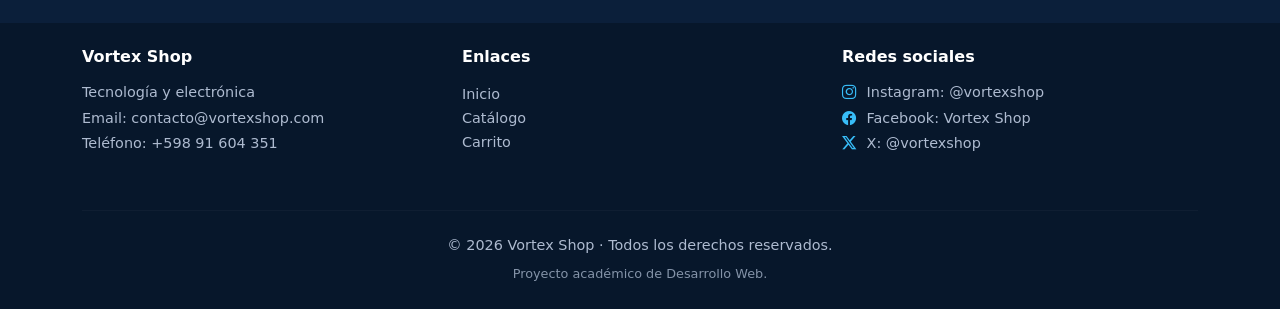
==== commit 5fabfc89: "Mejoras de diseño: modo oscuro, favoritos, filtro por precio, paginación y 404" ====
--- a/index.html
+++ b/index.html
@@ -16,7 +16,7 @@
     <link rel="stylesheet" href="css/styles.css">
 
     <link rel="icon" href="img/favicon.svg" type="image/svg+xml"><title>Vortex Shop | Inicio</title>
-</head>
+<script>try{if(localStorage.getItem("vortexTema")==="oscuro")document.documentElement.setAttribute("data-bs-theme","dark")}catch(e){}</script></head>
 
 <body class="d-flex flex-column min-vh-100" data-page="inicio">
 
@@ -93,30 +93,38 @@
         <!-- HERO -->
         <section class="hero">
 
-            <div class="container py-5">
+            <!-- Fondo animado: anillos que giran como un vórtice (decorativo) -->
+            <div class="hero-vortex" aria-hidden="true">
+                <span></span>
+                <span></span>
+                <span></span>
+                <span></span>
+            </div>
+
+            <div class="container py-5 position-relative">
 
                 <div class="row align-items-center g-4 g-lg-5">
 
                     <div class="col-lg-6">
 
-                        <span class="badge rounded-pill mb-3 badge-hero">
+                        <span class="badge rounded-pill mb-3 badge-hero hero-anim">
                             Tecnología y electrónica
                         </span>
 
-                        <h1 class="display-4 fw-bold">
-                            Tecnología que impulsa tus ideas.
+                        <h1 class="display-4 fw-bold hero-anim" style="--d: 0.1s;">
+                            Tecnología que <span class="texto-degradado">impulsa</span> tus ideas.
                         </h1>
 
-                        <p class="lead">
+                        <p class="lead hero-anim" style="--d: 0.2s;">
                             Descubrí celulares, computadoras, periféricos,
                             componentes y accesorios tecnológicos para llevar
                             tu experiencia al siguiente nivel.
                         </p>
 
-                        <div class="d-flex gap-2 flex-wrap">
-
-                            <a class="btn btn-primary btn-lg" href="catalogo.html">
-                                Explorar productos
+                        <div class="d-flex gap-2 flex-wrap hero-anim" style="--d: 0.3s;">
+
+                            <a class="btn btn-primary btn-lg btn-hero" href="catalogo.html">
+                                Explorar productos <span class="flecha" aria-hidden="true">→</span>
                             </a>
 
                             <button class="btn btn-outline-dark btn-lg" id="btnProjectInfo">
@@ -126,7 +134,7 @@
                         </div>
 
                         <!-- MÉTRICAS -->
-                        <div class="row g-3 mt-4">
+                        <div class="row g-3 mt-4 hero-anim" style="--d: 0.4s;">
 
                             <div class="col-4">
 
@@ -163,7 +171,7 @@
                     <!-- IMAGEN PRINCIPAL -->
                     <div class="col-lg-6">
 
-                        <div class="hero-card">
+                        <div class="hero-card hero-anim" style="--d: 0.25s;">
 
                             <div class="hero-card-header">
 
--- a/css/styles.css
+++ b/css/styles.css
@@ -1060,3 +1060,486 @@
 .selector-estado {
     max-width: 180px;
 }
+
+
+/* =========================================================
+   MEJORAS DE DISEÑO (versión final)
+   - Modo oscuro · animaciones · portada · contador del carrito
+   - Favoritos · filtro por precio y paginación · página 404
+   ========================================================= */
+
+:root {
+    --titulo: var(--primary);      /* color de títulos y precios */
+    --enlace: #0284c7;
+    --imagen-fondo: #eaf7fd;
+}
+
+/* Clase para textos que antes usaban style="color: var(--primary)" */
+.texto-titulo {
+    color: var(--titulo);
+}
+
+/* ---------- Botón de modo oscuro (navbar) ---------- */
+.btn-tema {
+    display: inline-grid;
+    place-items: center;
+    width: 38px;
+    height: 38px;
+    margin-left: auto;
+    margin-right: 0.5rem;
+    border-radius: 50%;
+    border: 1px solid rgba(255, 255, 255, 0.25);
+    background: rgba(255, 255, 255, 0.06);
+    color: #fff;
+    transition: background-color 0.2s ease, color 0.2s ease, transform 0.3s ease;
+}
+
+.btn-tema:hover {
+    background: rgba(56, 189, 248, 0.18);
+    color: var(--secondary);
+    transform: rotate(20deg);
+}
+
+.btn-tema:focus-visible {
+    outline: 2px solid var(--secondary);
+    outline-offset: 2px;
+}
+
+@media (min-width: 992px) {
+    .navbar > .container .navbar-collapse { order: 2; }
+    .btn-tema { order: 3; margin-left: 0.75rem; margin-right: 0; }
+}
+
+/* ---------- Contador del carrito ---------- */
+.badge-carrito {
+    display: inline-grid;
+    place-items: center;
+    min-width: 20px;
+    height: 20px;
+    padding: 0 6px;
+    margin-left: 6px;
+    border-radius: 999px;
+    background: var(--secondary);
+    color: var(--primary);
+    font-size: 0.72rem;
+    font-weight: 800;
+    line-height: 1;
+    vertical-align: 1px;
+}
+
+/* Copia del contador sobre el botón del menú en celulares */
+.badge-toggler {
+    position: absolute;
+    top: -6px;
+    right: -8px;
+    margin: 0;
+    box-shadow: 0 0 0 2px var(--primary);
+}
+
+@media (min-width: 992px) {
+    .badge-toggler { display: none !important; }
+}
+
+.badge-carrito.rebote {
+    animation: rebote 0.45s ease;
+}
+
+@keyframes rebote {
+    0%   { transform: scale(1); }
+    40%  { transform: scale(1.35); }
+    100% { transform: scale(1); }
+}
+
+/* ---------- Animaciones al aparecer ---------- */
+/* La clase "revelar" la pone js/base.js: sin JavaScript todo se ve normal */
+.revelar:not(.visible) {
+    opacity: 0;
+}
+
+.revelar.visible {
+    animation: aparecer 0.55s cubic-bezier(0.22, 1, 0.36, 1) backwards;
+}
+
+@keyframes aparecer {
+    from { opacity: 0; transform: translateY(18px); }
+    to   { opacity: 1; transform: none; }
+}
+
+.product-card:hover {
+    border-color: rgba(56, 189, 248, 0.6);
+}
+
+.product-card .btn-primary,
+.product-card .btn-outline-primary {
+    white-space: nowrap;
+}
+
+/* ---------- Portada (hero) renovada ---------- */
+.hero {
+    position: relative;
+    overflow: hidden;
+    isolation: isolate;
+}
+
+.hero-vortex {
+    position: absolute;
+    z-index: -1;
+    top: 50%;
+    right: -220px;
+    width: 860px;
+    height: 860px;
+    transform: translateY(-50%);
+    pointer-events: none;
+}
+
+.hero-vortex::before {
+    /* brillo celeste detrás de los anillos */
+    content: "";
+    position: absolute;
+    inset: 30%;
+    border-radius: 50%;
+    background: radial-gradient(circle, rgba(56, 189, 248, 0.28), transparent 70%);
+    filter: blur(10px);
+}
+
+.hero-vortex span {
+    position: absolute;
+    inset: 0;
+    border-radius: 50%;
+    background: conic-gradient(from 0deg, transparent 0 55%, rgba(56, 189, 248, 0.05) 70%, rgba(56, 189, 248, 0.55) 100%);
+    -webkit-mask: radial-gradient(farthest-side, transparent calc(100% - 3px), #000 calc(100% - 2px));
+            mask: radial-gradient(farthest-side, transparent calc(100% - 3px), #000 calc(100% - 2px));
+    animation: girar 22s linear infinite;
+}
+
+.hero-vortex span:nth-child(2) { inset: 90px;  animation-duration: 16s; animation-direction: reverse; }
+.hero-vortex span:nth-child(3) { inset: 180px; animation-duration: 11s; }
+.hero-vortex span:nth-child(4) { inset: 270px; animation-duration: 7s;  animation-direction: reverse; }
+
+@keyframes girar {
+    to { transform: rotate(360deg); }
+}
+
+.hero-anim {
+    animation: subir 0.75s cubic-bezier(0.22, 1, 0.36, 1) backwards;
+    animation-delay: var(--d, 0s);
+}
+
+@keyframes subir {
+    from { opacity: 0; transform: translateY(24px); }
+    to   { opacity: 1; transform: none; }
+}
+
+.texto-degradado {
+    background: linear-gradient(90deg, #0284c7, var(--secondary), #0284c7);
+    background-size: 200% auto;
+    -webkit-background-clip: text;
+            background-clip: text;
+    color: transparent;
+    animation: brillo 5s ease-in-out infinite alternate;
+}
+
+@keyframes brillo {
+    to { background-position: 200% center; }
+}
+
+.btn-hero {
+    box-shadow: 0 10px 25px rgba(56, 189, 248, 0.35);
+}
+
+.btn-hero .flecha {
+    display: inline-block;
+    transition: transform 0.2s ease;
+}
+
+.btn-hero:hover .flecha {
+    transform: translateX(4px);
+}
+
+.floating-card {
+    animation: flotar 5s ease-in-out infinite;
+}
+
+@keyframes flotar {
+    0%, 100% { transform: translateY(0); }
+    50%      { transform: translateY(-8px); }
+}
+
+.metric {
+    transition: transform 0.2s ease, border-color 0.2s ease;
+}
+
+.metric:hover {
+    transform: translateY(-3px);
+    border-color: var(--secondary);
+}
+
+@media (max-width: 991px) {
+    .hero-vortex {
+        right: 50%;
+        width: 640px;
+        height: 640px;
+        transform: translate(50%, -50%);
+        opacity: 0.7;
+    }
+    .hero-vortex span:nth-child(2) { inset: 70px; }
+    .hero-vortex span:nth-child(3) { inset: 140px; }
+    .hero-vortex span:nth-child(4) { inset: 210px; }
+    .floating-card { animation: none; }
+}
+
+/* ---------- Favoritos ---------- */
+.product-image {
+    position: relative;
+}
+
+.btn-favorito {
+    display: inline-grid;
+    place-items: center;
+    width: 38px;
+    height: 38px;
+    padding: 0;
+    border-radius: 50%;
+    border: 1px solid var(--border);
+    background: var(--card);
+    color: var(--text-secondary);
+    box-shadow: var(--shadow-sm);
+    transition: transform 0.15s ease, color 0.15s ease, background-color 0.15s ease;
+}
+
+.product-image .btn-favorito {
+    position: absolute;
+    top: 10px;
+    right: 10px;
+    z-index: 1;
+}
+
+.btn-favorito:hover {
+    color: #e11d48;
+    transform: scale(1.08);
+}
+
+.btn-favorito svg {
+    width: 18px;
+    height: 18px;
+}
+
+.btn-favorito.activo {
+    color: #e11d48;
+}
+
+.btn-favorito.activo svg path {
+    fill: currentColor;
+}
+
+.btn-favorito.latido {
+    animation: rebote 0.4s ease;
+}
+
+.btn-favorito-grande {
+    width: 48px;
+    height: 48px;
+}
+
+/* ---------- Catálogo: precio y paginación ---------- */
+.input-group-text {
+    color: var(--text-secondary);
+}
+
+.btn-cargar-mas {
+    min-width: 220px;
+}
+
+/* ---------- Página 404 ---------- */
+.pagina-404 {
+    max-width: 620px;
+    margin: 0 auto;
+    text-align: center;
+}
+
+.numero-404 {
+    font-size: clamp(5rem, 18vw, 9rem);
+    font-weight: 800;
+    line-height: 1;
+    letter-spacing: -0.04em;
+}
+
+.pagina-404 h1 {
+    color: var(--titulo);
+}
+
+.vortex-404 {
+    position: relative;
+    width: 120px;
+    height: 120px;
+    margin: 0 auto 1.5rem;
+}
+
+.vortex-404 span {
+    position: absolute;
+    inset: 0;
+    border-radius: 50%;
+    border: 3px solid transparent;
+    border-top-color: var(--secondary);
+    border-right-color: rgba(56, 189, 248, 0.4);
+    animation: girar 2.4s linear infinite;
+}
+
+.vortex-404 span:nth-child(2) { inset: 18px; animation-duration: 1.8s; animation-direction: reverse; }
+.vortex-404 span:nth-child(3) { inset: 36px; animation-duration: 1.2s; }
+
+/* ---------- Movimiento reducido ---------- */
+@media (prefers-reduced-motion: reduce) {
+    *, *::before, *::after {
+        animation-duration: 0.01ms !important;
+        animation-iteration-count: 1 !important;
+        transition-duration: 0.01ms !important;
+    }
+}
+
+/* =========================================================
+   MODO OSCURO
+   Bootstrap 5.3 adapta sus componentes con data-bs-theme="dark";
+   acá se adaptan los colores propios del sitio.
+   ========================================================= */
+[data-bs-theme="dark"] {
+    color-scheme: dark;
+
+    --ink: #e2e8f0;
+    --surface: #0a1322;
+    --card: #111d30;
+    --border: #23344d;
+    --text-secondary: #94a3b8;
+    --titulo: #e6f1fb;
+    --enlace: #7dd3fc;
+    --imagen-fondo: #16253b;
+    --shadow-sm: 0 4px 14px rgba(0, 0, 0, 0.35);
+    --shadow-md: 0 14px 34px rgba(0, 0, 0, 0.5);
+
+    --bs-body-bg: var(--surface);
+    --bs-body-color: var(--ink);
+    --bs-border-color: var(--border);
+    --bs-secondary-color: #94a3b8;
+    --bs-tertiary-bg: #13213a;
+}
+
+[data-bs-theme="dark"] body {
+    background: var(--surface);
+}
+
+/* Títulos, precios y textos que en modo claro usan el azul oscuro */
+[data-bs-theme="dark"] :is(
+    .hero h1, .section-heading h2, .section-heading h1, .product-card h3, .product-card strong,
+    .modal-title, .sprint-summary strong, .toast-header strong, .locked-module h1,
+    .locked-module h2, .locked-card h2, .link-carrito, .auth-card h1, .auth-card h2,
+    .perfil-dato strong, .pedido-numero, .valoracion-autor, .metric strong,
+    .floating-card strong, .stat-valor, main h1, main h2, main h3
+) {
+    color: var(--titulo);
+}
+
+[data-bs-theme="dark"] :is(.eyebrow, .floating-card span, .auth-card a, .link-carrito:hover) {
+    color: var(--enlace);
+}
+
+[data-bs-theme="dark"] .text-secondary {
+    color: #94a3b8 !important;
+}
+
+[data-bs-theme="dark"] .hero {
+    background: radial-gradient(circle at 15% 20%, #10304d 0, #0b1628 45%, #0a1322 100%);
+}
+
+[data-bs-theme="dark"] .hero .lead {
+    color: #a9b8cc !important;
+}
+
+[data-bs-theme="dark"] .product-image {
+    background: var(--imagen-fondo);
+}
+
+[data-bs-theme="dark"] .floating-card {
+    background: rgba(17, 29, 48, 0.96);
+}
+
+[data-bs-theme="dark"] :is(.hero .btn-outline-dark, .btn-outline-dark) {
+    border-color: #cbd5e1;
+    color: #e2e8f0;
+}
+
+[data-bs-theme="dark"] :is(.hero .btn-outline-dark, .btn-outline-dark):hover {
+    background: #e2e8f0;
+    border-color: #e2e8f0;
+    color: var(--primary);
+}
+
+[data-bs-theme="dark"] .btn-outline-primary {
+    --bs-btn-color: #7dd3fc;
+    --bs-btn-border-color: #38bdf8;
+    --bs-btn-hover-bg: #38bdf8;
+    --bs-btn-hover-border-color: #38bdf8;
+    --bs-btn-hover-color: var(--primary);
+    --bs-btn-active-bg: #0ea5e9;
+    --bs-btn-active-color: var(--primary);
+}
+
+[data-bs-theme="dark"] .table {
+    --bs-table-bg: transparent;
+}
+
+[data-bs-theme="dark"] .text-bg-light {
+    background-color: #1b2a42 !important;
+    color: #e2e8f0 !important;
+}
+
+[data-bs-theme="dark"] .texto-degradado {
+    background-image: linear-gradient(90deg, #38bdf8, #a5e9ff, #38bdf8);
+}
+
+[data-bs-theme="dark"] .hero-vortex span {
+    background: conic-gradient(from 0deg, transparent 0 55%, rgba(56, 189, 248, 0.08) 70%, rgba(125, 211, 252, 0.75) 100%);
+}
+
+/* Panel administrativo */
+[data-bs-theme="dark"] .admin-tabs .nav-link {
+    background: var(--card);
+    border-color: var(--border);
+    color: var(--ink);
+}
+
+[data-bs-theme="dark"] .admin-tabs .nav-link.active {
+    background: var(--secondary);
+    border-color: var(--secondary);
+    color: var(--primary);
+}
+
+[data-bs-theme="dark"] .stat-card {
+    background: var(--card);
+    border-color: var(--border);
+}
+
+[data-bs-theme="dark"] :is(.stat-titulo, .stat-detalle, .tabla-admin th) {
+    color: #94a3b8;
+}
+
+[data-bs-theme="dark"] .comentario-admin {
+    border-bottom-color: var(--border);
+}
+
+[data-bs-theme="dark"] .tabla-admin .fila-editando > td {
+    background-color: #12324d;
+}
+
+[data-bs-theme="dark"] .estrellas-vacias,
+[data-bs-theme="dark"] .estrella-seleccionable:not(.activa) {
+    color: #3b4b63;
+}
+
+/* Transición suave al cambiar de tema */
+body,
+.product-card,
+.auth-card,
+.locked-card,
+.stat-card {
+    transition: background-color 0.3s ease, border-color 0.3s ease, color 0.3s ease, transform 0.2s ease, box-shadow 0.2s ease;
+}
